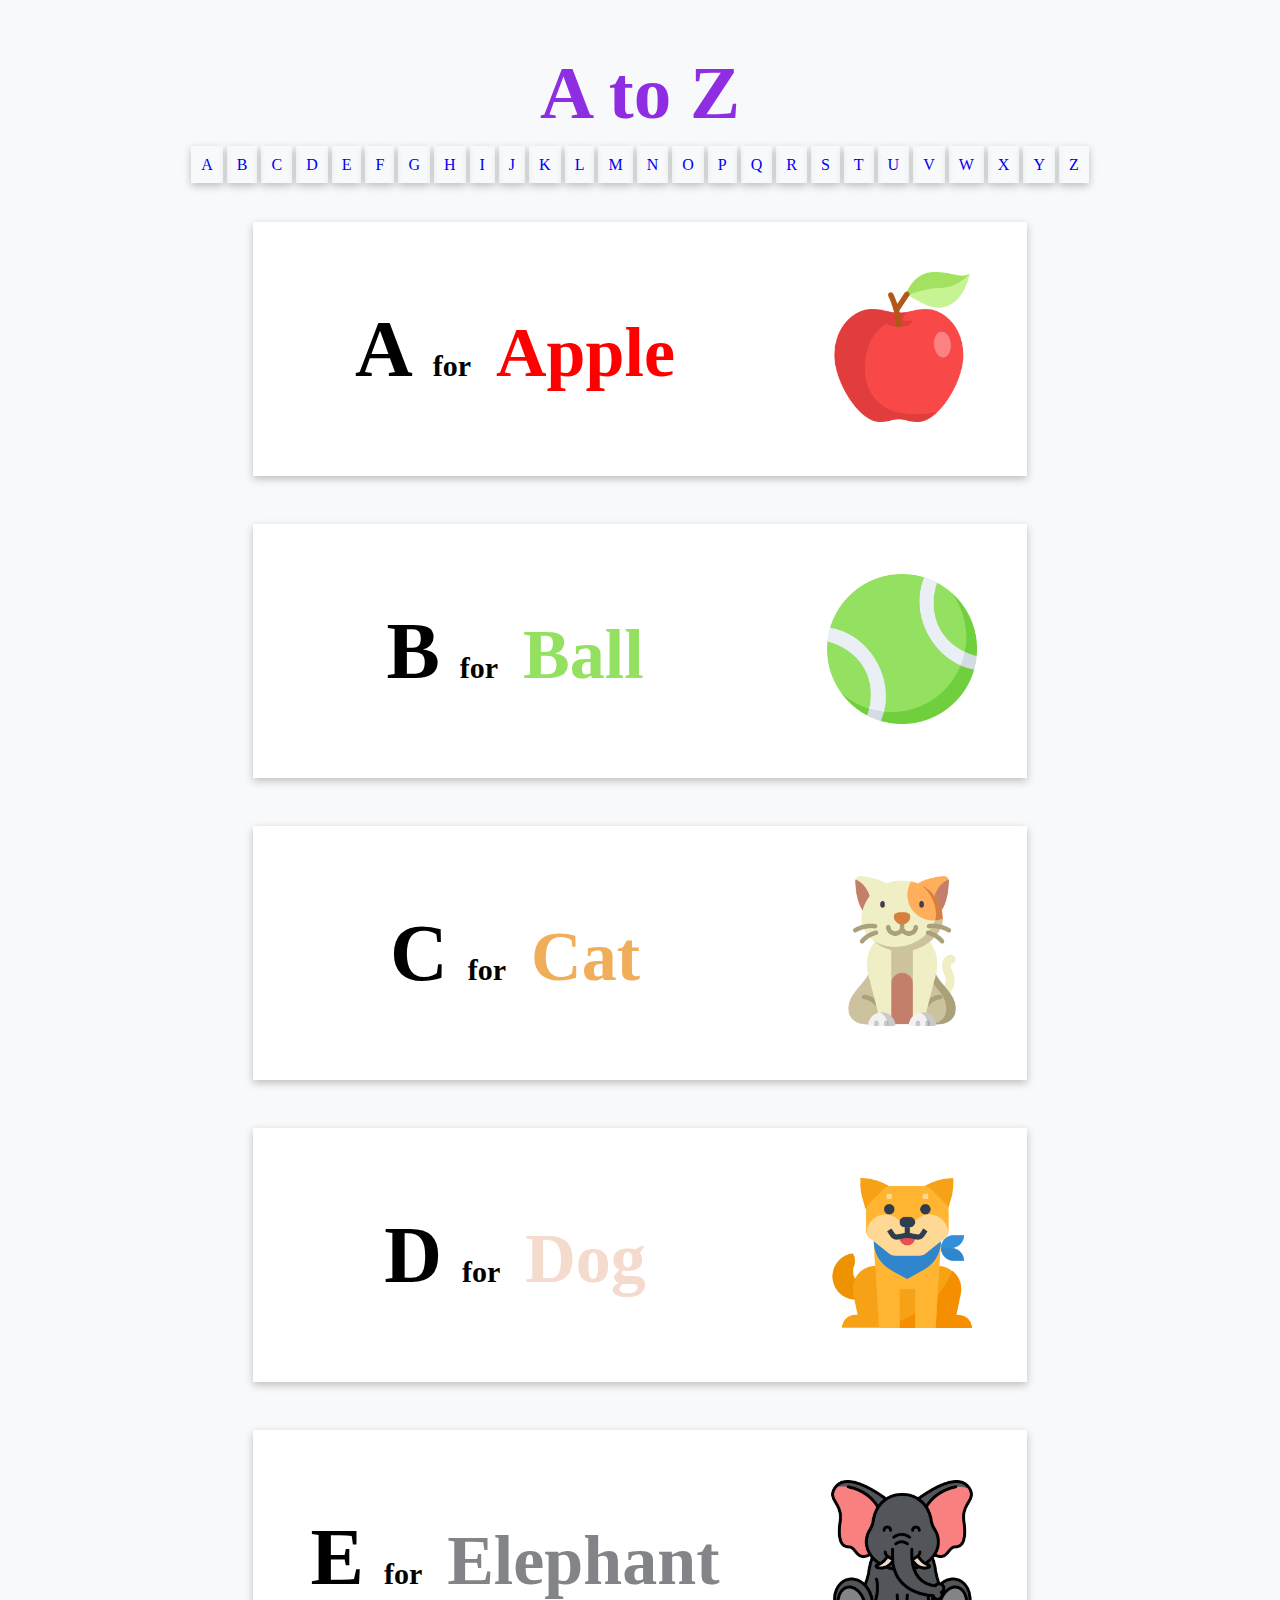
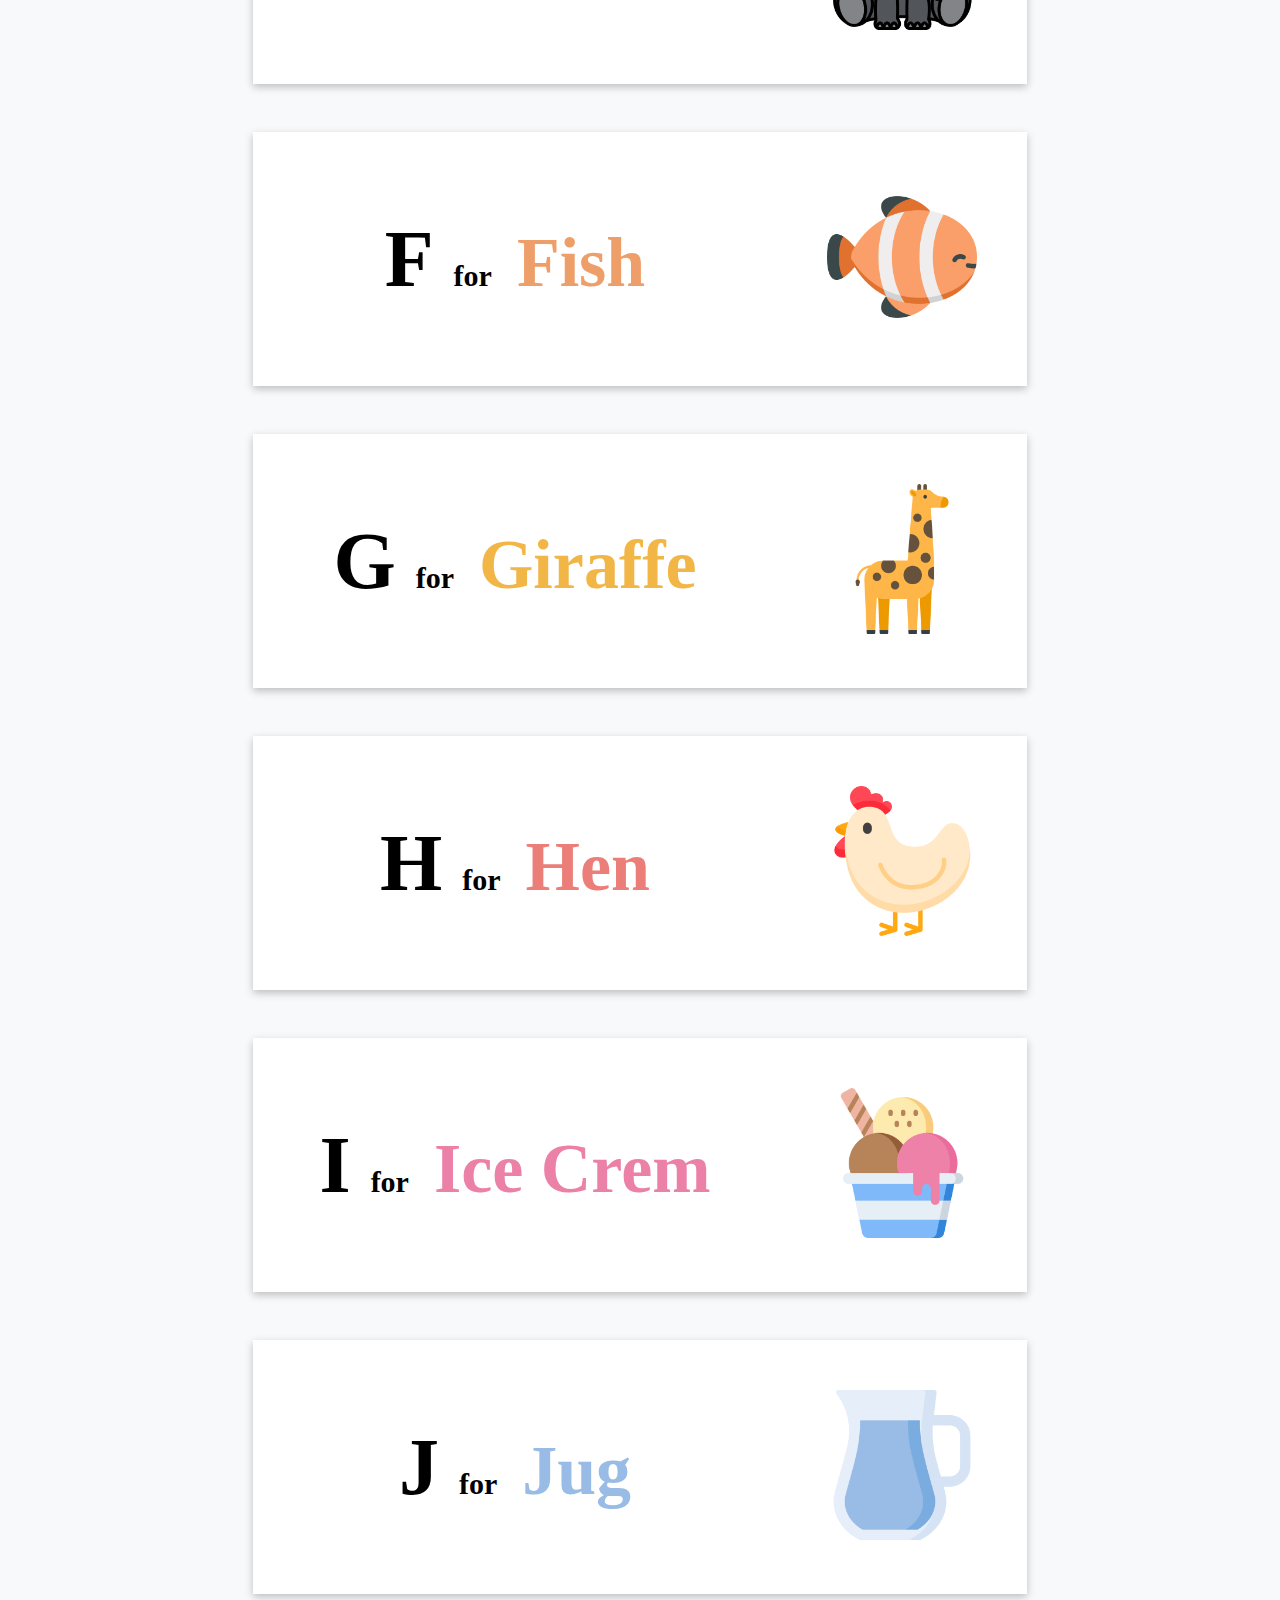
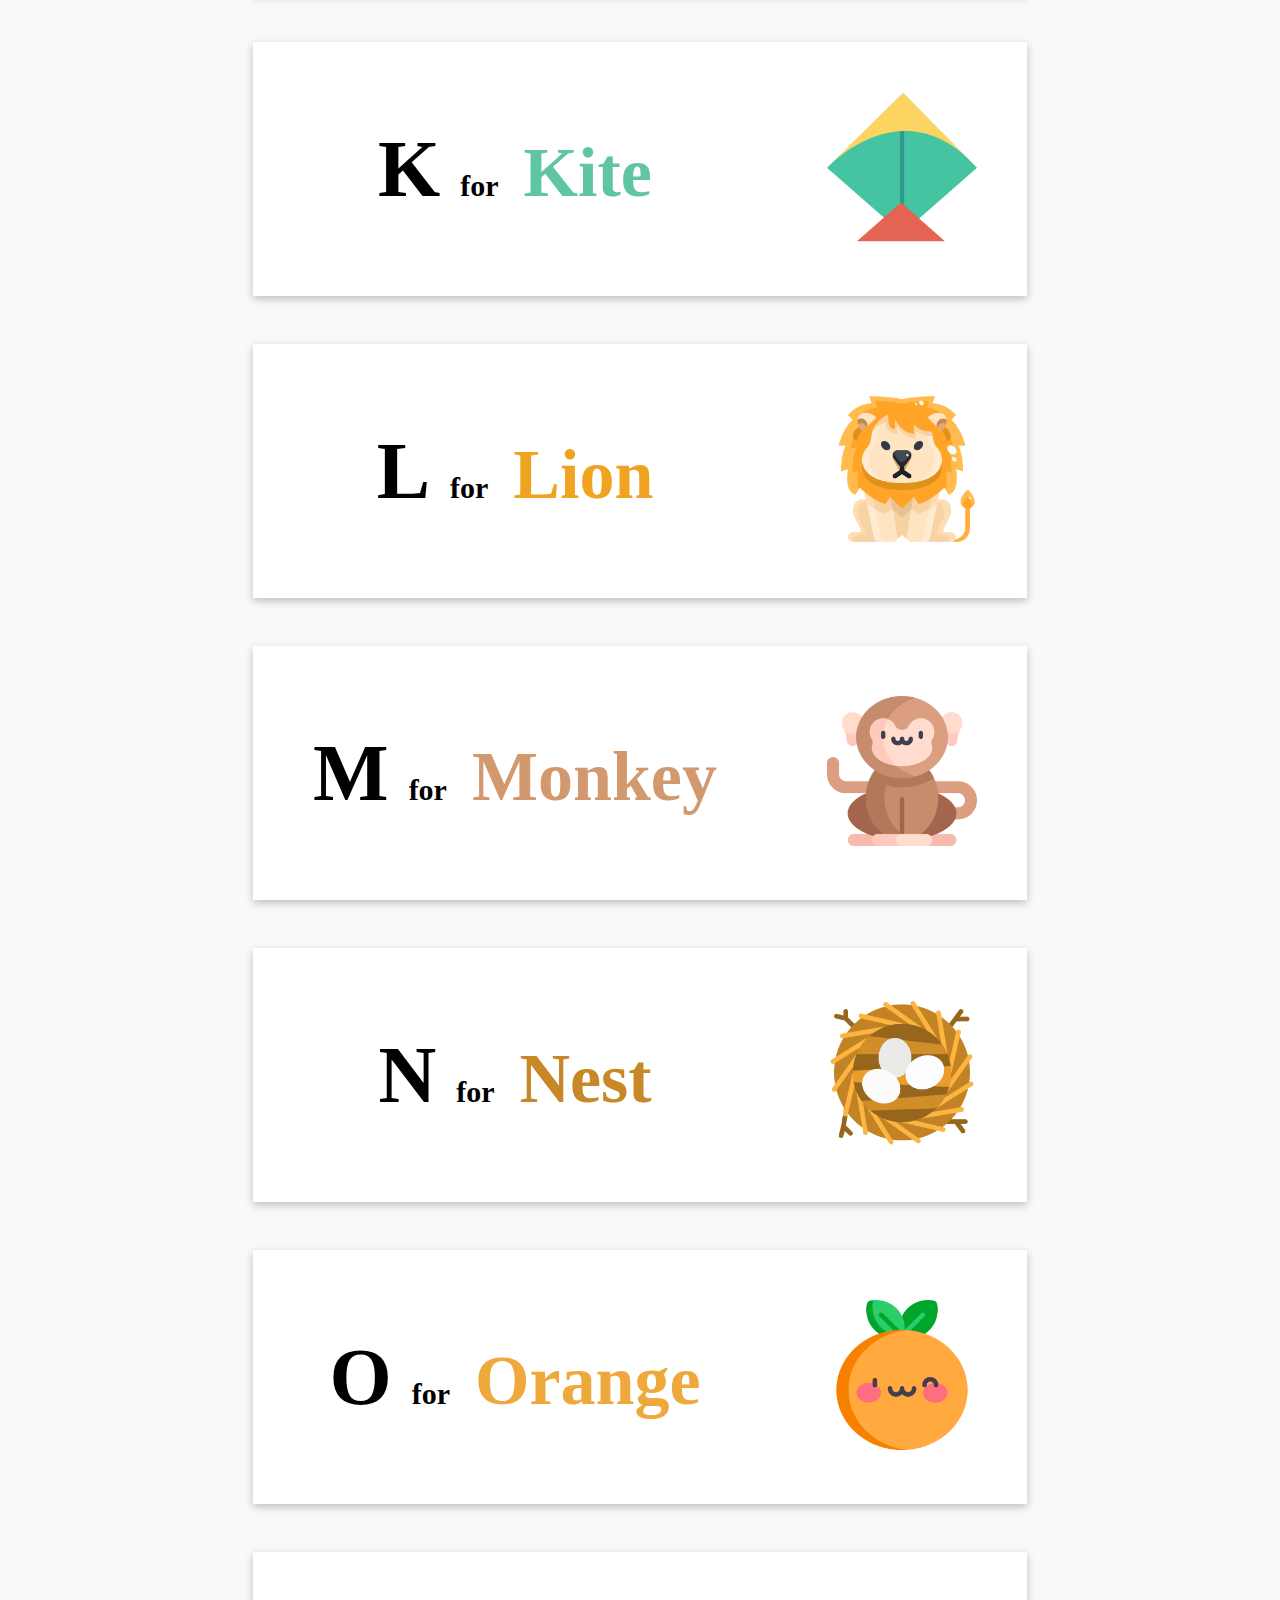
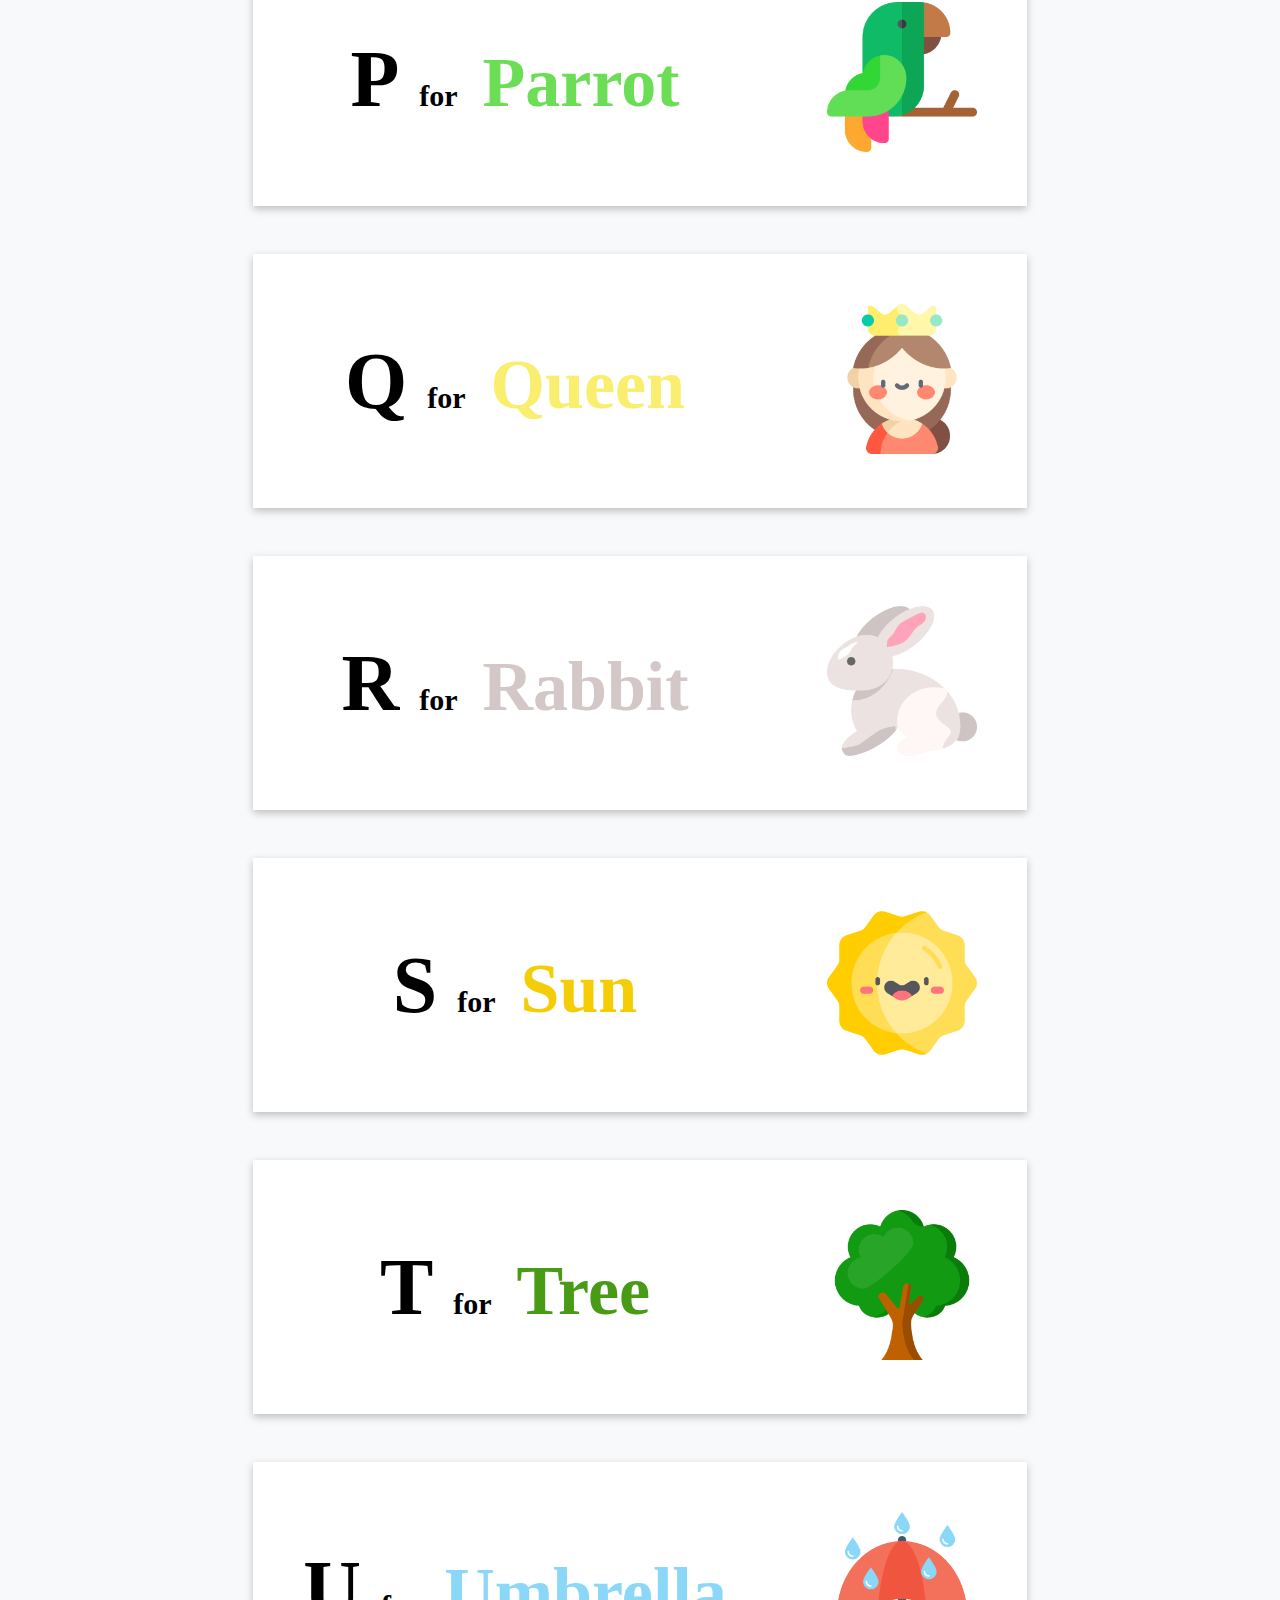
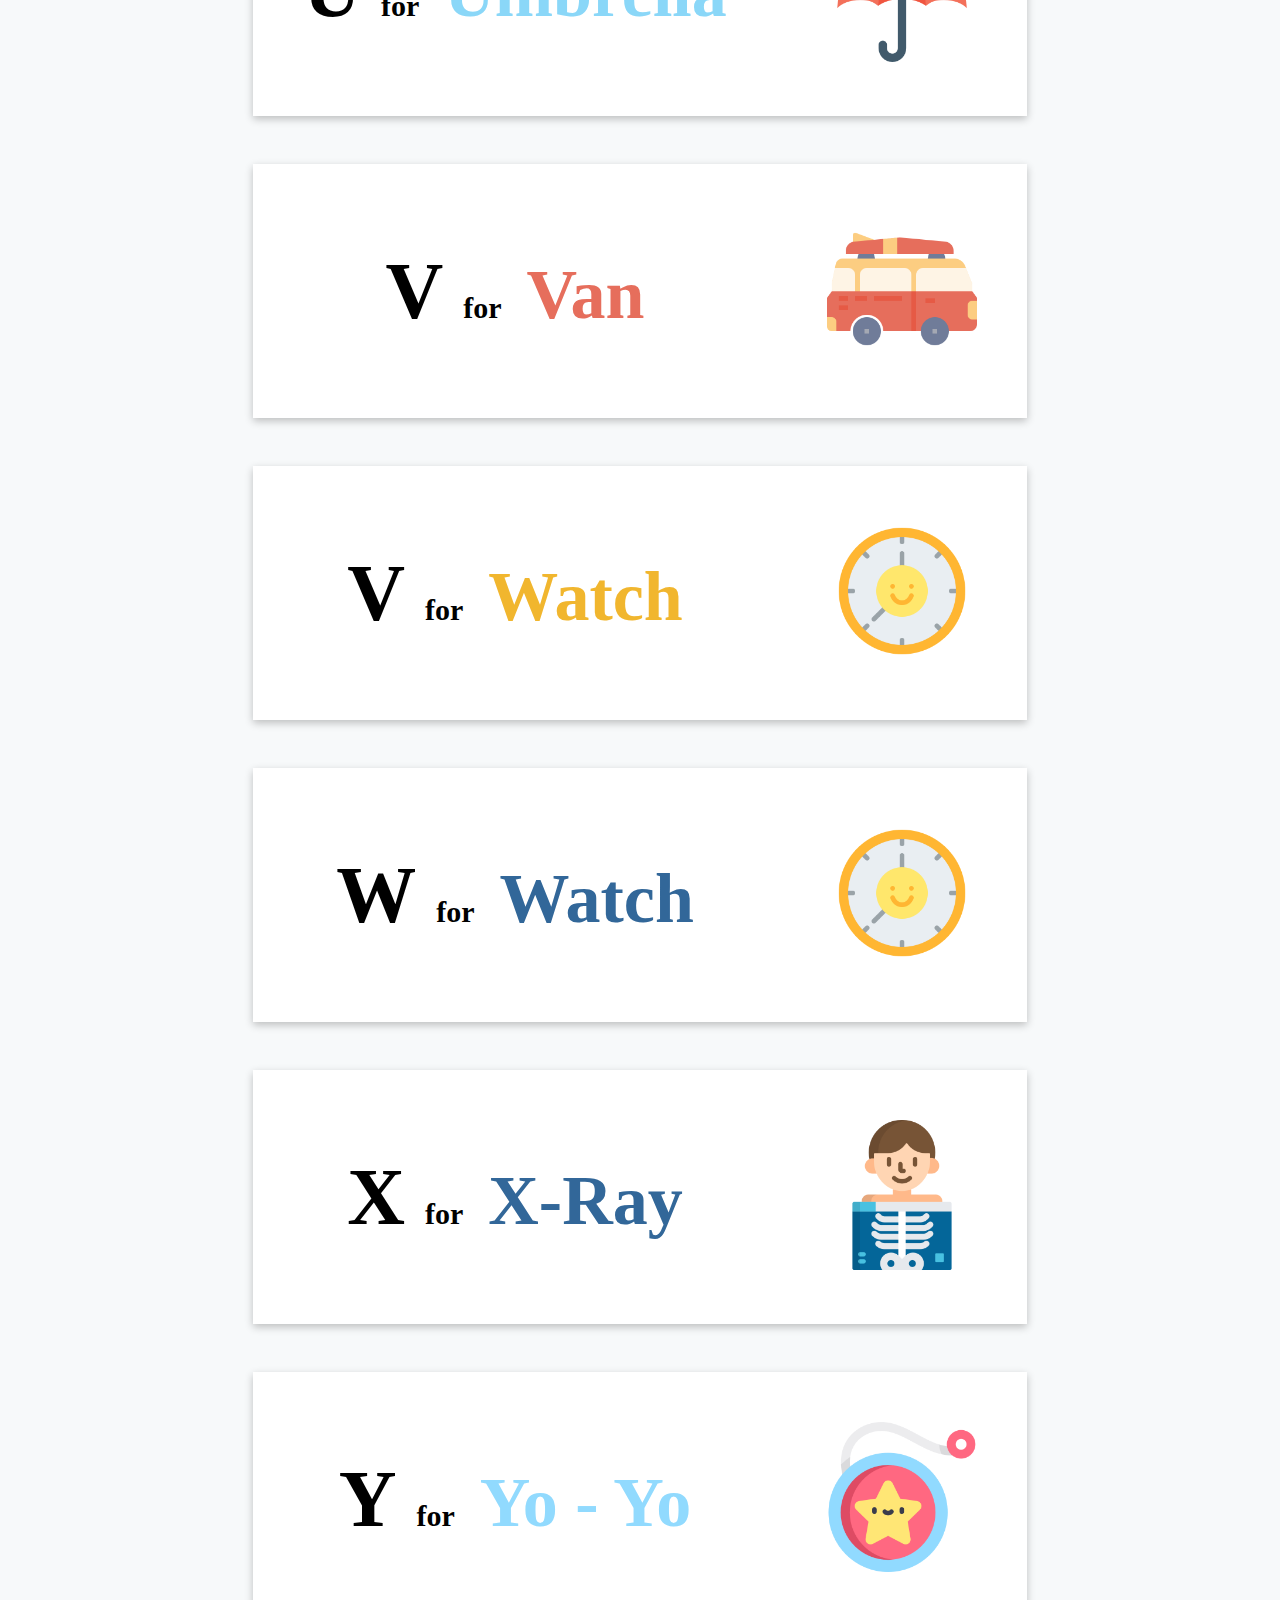
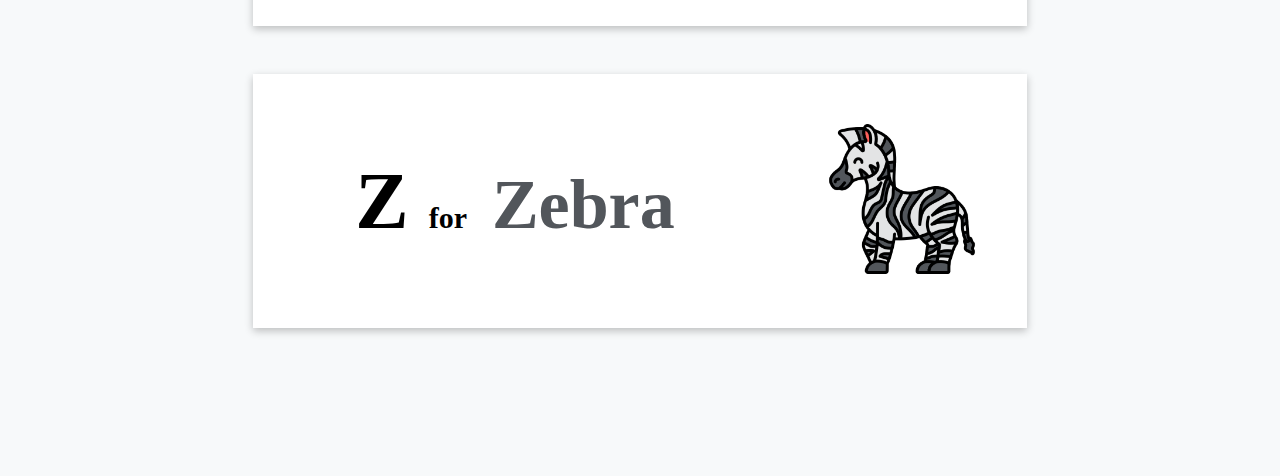
==== A-to-Z.html @ 6033e6b3 "Add files via upload" ====
<!DOCTYPE html>
<html lang="en">
<head>
    <meta charset="UTF-8">
    <meta http-equiv="X-UA-Compatible" content="IE=edge">
    <meta name="viewport" content="width=device-width, initial-scale=1.0">
    <title>A-to-Z book</title>
    <link rel="stylesheet" href="style.css">
</head>


<body class="body">

    <div class="wrapper">
        
        <h3>A to Z</h3>
        <div class="alphabates">
            <a href="#A">A</a>
            <a href="#B">B</a>
            <a href="#C">C</a>
            <a href="#D">D</a>
            <a href="#E">E</a>
            <a href="#F">F</a>
            <a href="#G">G</a>
            <a href="#H">H</a>
            <a href="#I">I</a>
            <a href="#J">J</a>
            <a href="#K">K</a>
            <a href="#L">L</a>
            <a href="#M">M</a>
            <a href="#N">N</a>
            <a href="#O">O</a>
            <a href="#P">P</a>
            <a href="#Q">Q</a>
            <a href="#R">R</a>
            <a href="#S">S</a>
            <a href="#T">T</a>
            <a href="#U">U</a>
            <a href="#V">V</a>
            <a href="#W">W</a>
            <a href="#X">X</a>
            <a href="#Y">Y</a>
            <a href="#Z">Z</a>
        </div>


        <div class="detail">
            <table class="dtable">
                <tr id="A">
                    <td>
                        <h2><span class="alph">A</span>for <span class="alph2 A">Apple</span></h2>
                    </td>
                    <td>
                        <div class="icon">
                            <img src="../Assets/apple.png" alt="apple">
                        </div>
                    </td>
                </tr>


                <tr id="B">
                    <td>
                        <h2><span class="alph">B</span>for <span class="alph2 B">Ball</span></h2>
                    </td>
                    <td>
                        <div class="icon">
                            <img src="../Assets/ball.png" alt="Ball">
                        </div>
                    </td>
                </tr>

                <tr id="C">
                    <td>
                        <h2><span class="alph">C</span>for <span class="alph2 C">Cat</span></h2>
                    </td>
                    <td>
                        <div class="icon">
                            <img src="../Assets/cat.png" alt="Cat">
                        </div>
                    </td>
                </tr>

                <tr id="D">
                    <td>
                        <h2><span class="alph">D</span>for <span class="alph2 D">Dog</span></h2>
                    </td>
                    <td>
                        <div class="icon">
                            <img src="../Assets/dog.png" alt="Dog">
                        </div>
                    </td>
                </tr>

                <tr id="E">
                    <td>
                        <h2><span class="alph">E</span>for <span class="alph2 E">Elephant </span></h2>
                    </td>
                    <td>
                        <div class="icon">
                            <img src="../Assets/elephant.png" alt="">
                        </div>
                    </td>
                </tr>

                <tr id="F">
                    <td>
                        <h2><span class="alph">F</span>for <span class="alph2 F">Fish</span></h2>
                    </td>
                    <td>
                        <div class="icon">
                            <img src="../Assets/fish.png" alt="">
                        </div>
                    </td>
                </tr>

                <tr id="G">
                    <td>
                        <h2><span class="alph">G</span>for <span class="alph2 G">Giraffe</span></h2>
                    </td>
                    <td>
                        <div class="icon">
                            <img src="../Assets/giraffe.png" alt="">
                        </div>
                    </td>
                </tr>

                <tr id="H">
                    <td>
                        <h2><span class="alph">H</span>for <span class="alph2 H">Hen</span></h2>
                    </td>
                    <td>
                        <div class="icon">
                            <img src="../Assets/hen.png" alt="">
                        </div>
                    </td>
                </tr>

                <tr id="I">
                    <td>
                        <h2><span class="alph">I</span>for <span class="alph2 I">Ice Crem</span></h2>
                    </td>
                    <td>
                        <div class="icon">
                            <img src="../Assets/ice-cream.png" alt="">
                        </div>
                    </td>
                </tr>


                <tr id="J">
                    <td>
                        <h2><span class="alph">J</span>for <span class="alph2 J">Jug</span></h2>
                    </td>
                    <td>
                        <div class="icon">
                            <img src="../Assets/jug.png" alt="">
                        </div>
                    </td>
                </tr>

                <tr id="K">
                    <td>
                        <h2><span class="alph">K</span>for <span class="alph2 K">Kite</span></h2>
                    </td>
                    <td>
                        <div class="icon">
                            <img src="../Assets/kite.png" alt="">
                        </div>
                    </td>
                </tr>


                <tr id="L">
                    <td>
                        <h2><span class="alph">L</span>for <span class="alph2 L">Lion</span></h2>
                    </td>
                    <td>
                        <div class="icon">
                            <img src="../Assets/lion.png" alt="">
                        </div>
                    </td>
                </tr>


                <tr id="M">
                    <td>
                        <h2><span class="alph">M</span>for <span class="alph2 M">Monkey</span></h2>
                    </td>
                    <td>
                        <div class="icon">
                            <img src="../Assets/monkey.png" alt="">
                        </div>
                    </td>
                </tr>


                <tr id="N">
                    <td>
                        <h2><span class="alph">N</span>for <span class="alph2 N">Nest</span></h2>
                    </td>
                    <td>
                        <div class="icon">
                            <img src="../Assets/nest.png" alt="">
                        </div>
                    </td>
                </tr>


                <tr id="O">
                    <td>
                        <h2><span class="alph">O</span>for <span class="alph2 O">Orange</span></h2>
                    </td>
                    <td>
                        <div class="icon">
                            <img src="../Assets/orange.png" alt="">
                        </div>
                    </td>
                </tr>


                <tr id="P">
                    <td>
                        <h2><span class="alph">P</span>for <span class="alph2 P">Parrot</span></h2>
                    </td>
                    <td>
                        <div class="icon">
                            <img src="../Assets/parrot.png" alt="">
                        </div>
                    </td>
                </tr>


                <tr id="Q">
                    <td>
                        <h2><span class="alph">Q</span>for <span class="alph2 Q">Queen</span></h2>
                    </td>
                    <td>
                        <div class="icon">
                            <img src="../Assets/queen.png" alt="">
                        </div>
                    </td>
                </tr>

                <tr id="R">
                    <td>
                        <h2><span class="alph">R</span>for <span class="alph2 R">Rabbit</span></h2>
                    </td>
                    <td>
                        <div class="icon">
                            <img src="../Assets/rabbit.png" alt="">
                        </div>
                    </td>
                </tr>


                
                <tr id="S">
                    <td>
                        <h2><span class="alph">S</span>for <span class="alph2 S">Sun</span></h2>
                    </td>
                    <td>
                        <div class="icon">
                            <img src="../Assets/sun.png" alt="">
                        </div>
                    </td>
                </tr>


                <tr id="T">
                    <td>
                        <h2><span class="alph">T</span>for <span class="alph2 T">Tree</span></h2>
                    </td>
                    <td>
                        <div class="icon">
                            <img src="../Assets/tree.png" alt="">
                        </div>
                    </td>
                </tr>

                <tr id="U">
                    <td>
                        <h2><span class="alph">U</span>for <span class="alph2 U">Umbrella</span></h2>
                    </td>
                    <td>
                        <div class="icon">
                            <img src="../Assets/umbrella.png" alt="">
                        </div>
                    </td>
                </tr>


                <tr id="V">
                    <td>
                        <h2><span class="alph">V</span>for <span class="alph2 V">Van</span></h2>
                    </td>
                    <td>
                        <div class="icon">
                            <img src="../Assets/van.png" alt="">
                        </div>
                    </td>
                </tr>

                <tr id="W">
                    <td>
                        <h2><span class="alph">V</span>for <span class="alph2 W">Watch</span></h2>
                    </td>
                    <td>
                        <div class="icon">
                            <img src="../Assets/watch.png" alt="">
                        </div>
                    </td>
                </tr>

                <tr id="W">
                    <td>
                        <h2><span class="alph">W</span>for <span class="alph2 X">Watch</span></h2>
                    </td>
                    <td>
                        <div class="icon">
                            <img src="../Assets/watch.png" alt="">
                        </div>
                    </td>
                </tr>


                <tr id="X">
                    <td>
                        <h2><span class="alph">X</span>for <span class="alph2 X">X-Ray</span></h2>
                    </td>
                    <td>
                        <div class="icon">
                            <img src="../Assets/x-rays.png" alt="">
                        </div>
                    </td>
                </tr>


                <tr id="Y">
                    <td>
                        <h2><span class="alph">Y</span>for <span class="alph2 Y">Yo - Yo</span></h2>
                    </td>
                    <td>
                        <div class="icon">
                            <img src="../Assets/yoyo.png" alt="">
                        </div>
                    </td>
                </tr>

                <tr id="Z">
                    <td>
                        <h2><span class="alph">Z</span>for <span class="alph2 Z">Zebra</span></h2>
                    </td>
                    <td>
                        <div class="icon">
                            <img src="../Assets/zebra.png" alt="">
                        </div>
                    </td>
                </tr>
            </table>
---- style.css ----
*{
    margin:0;
    padding: 0;
}
html {
    scroll-behavior: smooth;
  }
  
@font-face {
    font-family: Kbzipadeedoodah;
    src: url(assests/fonts/kbzipadeedoodah-font/Kbzipadeedoodah-YG3j.ttf);
}
@font-face {
    font-family: Righteous;
    src: url(assests/fonts/Righteous/Righteous-Regular.ttf);
}
@font-face {
    font-family: Satisfy;
    src: url(assests/fonts/Satisfy/Satisfy-Regular.ttf);
}
@font-face {
    font-family: Skranji;

    src: url(assests/fonts/Skranji/Skranji-Bold.ttf);
}
@font-face {
    font-family: SweetCherryFree;
    src: url(assests/fonts/sweet-cherry-font/SweetCherryFree-K7MZo.otf);
}
@font-face {
    font-family: PoppinsBold;
    src: url(assests/fonts/Poppins/Poppins-Bold.ttf);
}
@font-face {
    font-family: PoppinsRegular;
    src: url(assests/fonts/Poppins/Poppins-Regular.ttf);
}
@font-face {
    font-family: PoppinsMedium;
    src: url(assests/fonts/Poppins/Poppins-Medium.ttf);
}

.main-container {
    /* border: 1px solid; */
    width: 40%;
    margin: 70px auto;
    box-shadow: rgba(99, 99, 99, 0.2) 0px 2px 8px 0px;
  
}
.top-heading h1 {
    text-align: center;
    margin: 32px auto;
    font-family: Righteous;
    color: #fff;
}
.top-heading {
    border-bottom-left-radius: 60%;
    border-bottom-right-radius: 60%;
    padding: 20px;
    background: #482de2; 
}

.main-heading{
    text-align: center;
}

.main-heading h2,h3 {
    font-size: 75px;
    text-align: center;
    font-family: system-ui, -apple-system, BlinkMacSystemFont, 'Segoe UI', Roboto, Oxygen, Ubuntu, Cantarell, 'Open Sans', 'Helvetica Neue', sans-serif;
    color: red;
}

.main-heading h3{
    font-family: SweetCherryFree;
    color: #eea11d;
}

.center-img{
    text-align: center;
}

.center-img img {
    width: 100%;
}

.buttons {
    text-align: center;
}

.buttons img {
    width: 40%;
}






/* A to Z book  */


.wrapper {
    padding: 30px 10px;
}
.wrapper h3 {
    font-family: Righteous;
    color: #8E2DE2;
    margin-bottom: 20px;
}
.wrapper {
    width: 80%;
    /* border: 1px solid; */
    margin: 20px auto;
}
.alphabates {
    width: 100%;
    margin-bottom: 60px;
    margin: 0 auto;
    text-align: center;
}
.alphabates a {
    
    padding: 10px;
    text-decoration: none;
    box-shadow: rgba(0, 0, 0, 0.24) 0px 3px 8px;
    font-family: Skranji;
}

.body{
    background-color: #f7f9fa;
}
.detail h2{
    font-size: 30px;
    font-family: Righteous;  
}
.alph {
    font-size: 80px;
    margin-right: 20px;
    font-family: PoppinsBold;
}
.alph2 {
    font-size: 70px;
    font-family: SweetCherryFree;
    margin-left: 18px;
}
.detail{
    margin-bottom: 50px;
}
.dtable {
    border-collapse: separate;
    border-spacing: 0 3em;
}
.dtable {
    margin: 0 auto;
}
.dtable td{
    padding: 50px;
}
.dtable tr{
    box-shadow: rgba(0, 0, 0, 0.24) 0px 3px 8px;
    background-color: #fff;
}
.icon img {
    width: 150px;
}

.A{
    color: red;
}
.B{
    color: #94e061;
}
.C {
    color: #f0ae5a;
}
.D{
    color: #f4dbce;
}
.E{
    color: #828487;
   
}
.F{
    color:#ee9e68;
}
.G{
    color: #f1b646;
}
.H{
    color: #eb7e79;
}
.I{
    color: #ec81a7;
}
.J{
    color: #98bce5;
}
.K{
    color: #60c5a1;
}
.L{
    color: #efa321;
}
.M{
    color: #d2996f;
}
.N{
    color: #c88828;
}
.O{
    color: #efa83c;
}
.P{
    color: #6bde56;
}
.Q{
    
    color: #faee6e;
}
.R{
    color: #d3c7c7;
}
.S{
    color: #f4cd06;
}
.T{
    color: #499b15;
}
.U{
    color: #8ad7f8;
}
.V{
    color: #e66e5c;
}
.W{
    color: #f1b62e;
}
.X{
    color: #326799;
}
.Y{
    color: #91dafe;
}
.Z{
    color: #52565b;
}

.toptobtm{
    text-align: right;
}

.toptobtm img {
    width: 150px;
}
.form_heading{
    text-align: center;
}
.form_wrapper {
    background: #fff;
    padding: 20px;
    width: 60%;
    margin: 0 auto;
    /* height: 300px; */
    border-radius: 20px;
}
.form_heading img {
    width: 100%;
}
td img {
    width: 36px;
}
td {
    text-align: center;
    padding: 10px;
}
label {
    font-size: 18px;
    margin-right: 12px;
    font-family: PoppinsMedium;
}
h4{
    font-family: PoppinsMedium;
}
input {
    width: 100%;
    border: none;
    border-bottom: 1px solid #000;
    font-size: 18px;
    margin-bottom: 15px;
    padding-top: 20px;
}
input:focus{
    outline: none;
}
span.n {
    font-size: 18px;
    font-family: Skranji;

}
textarea {
    width: 98%;
    padding: 10px;
    margin-top: 18px;
    height: 109px;
    font-size: 18px;
}
.button_submit {
    text-align: center;
    margin-top: 30px;
}
input[type="submit"] {
    width: 50%;
    background: #000;
    color: #fff;
    padding: 10px 10px;
    cursor: pointer;
}
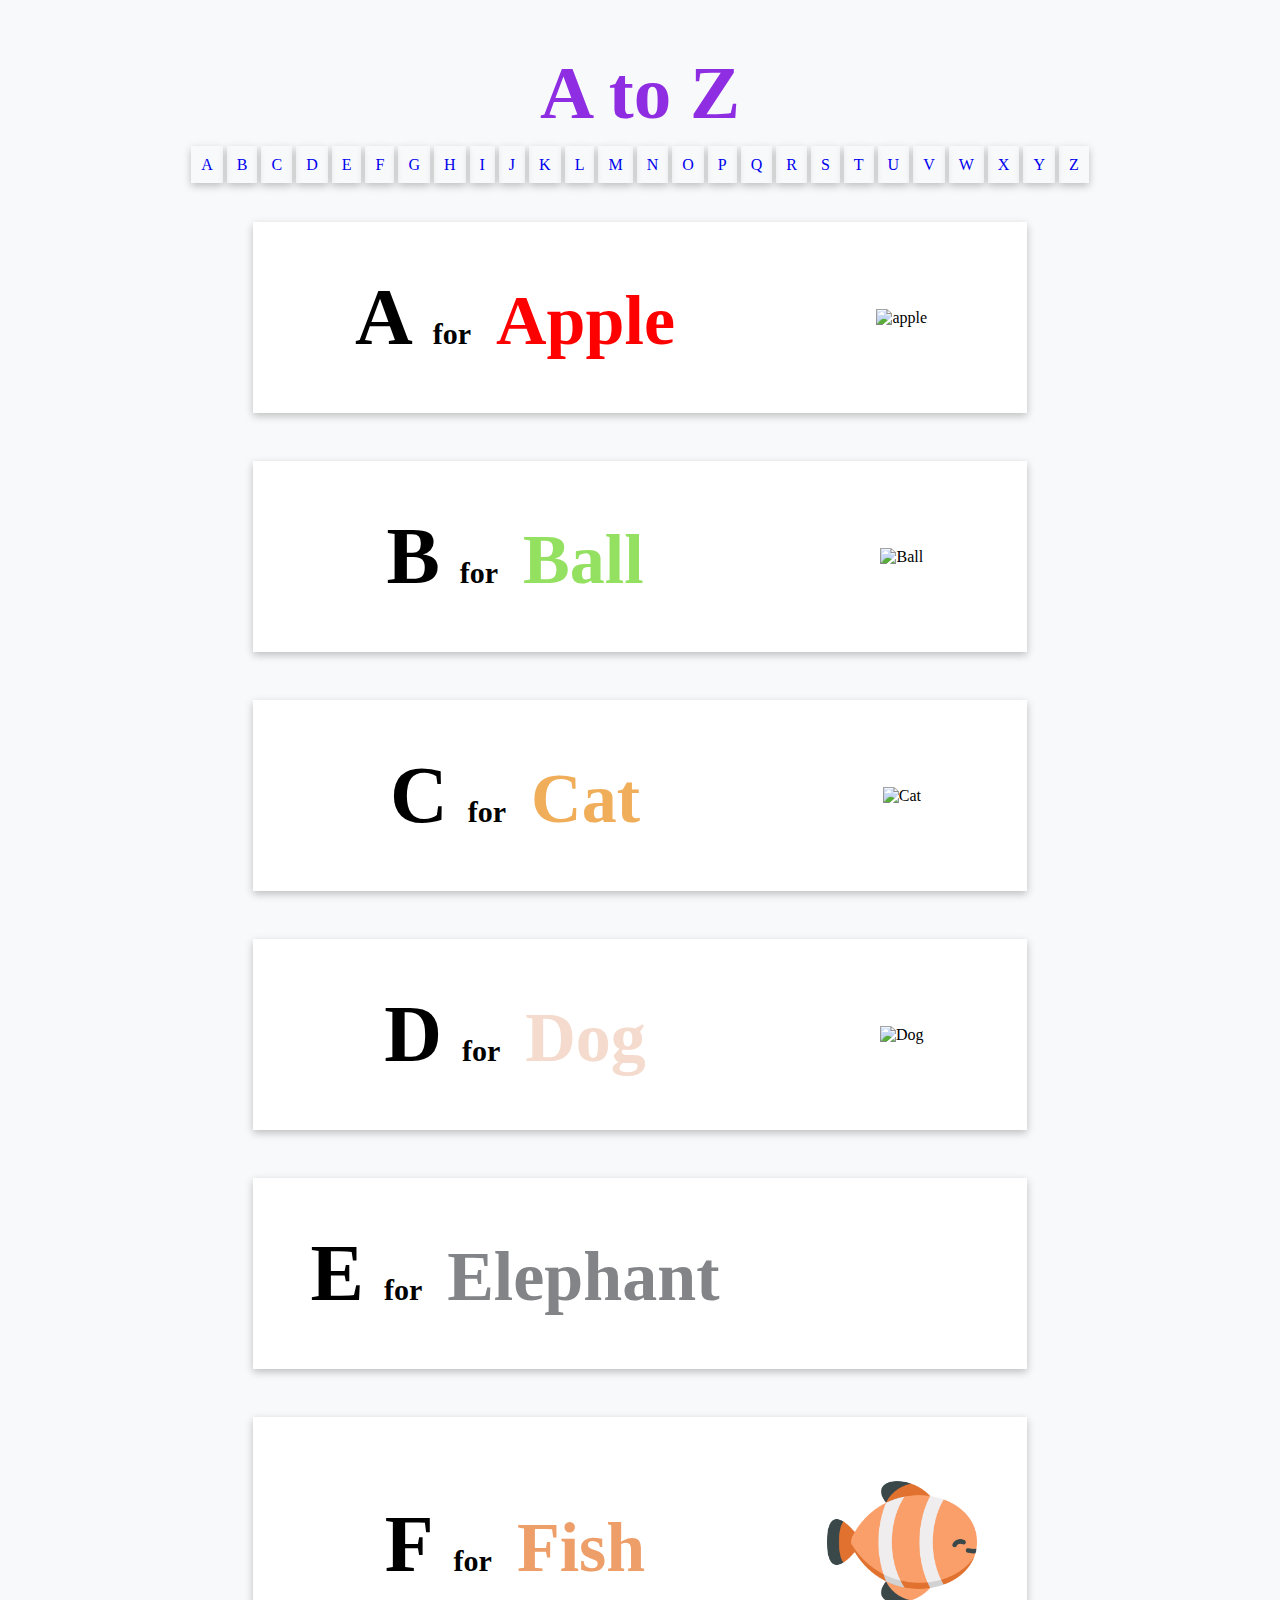
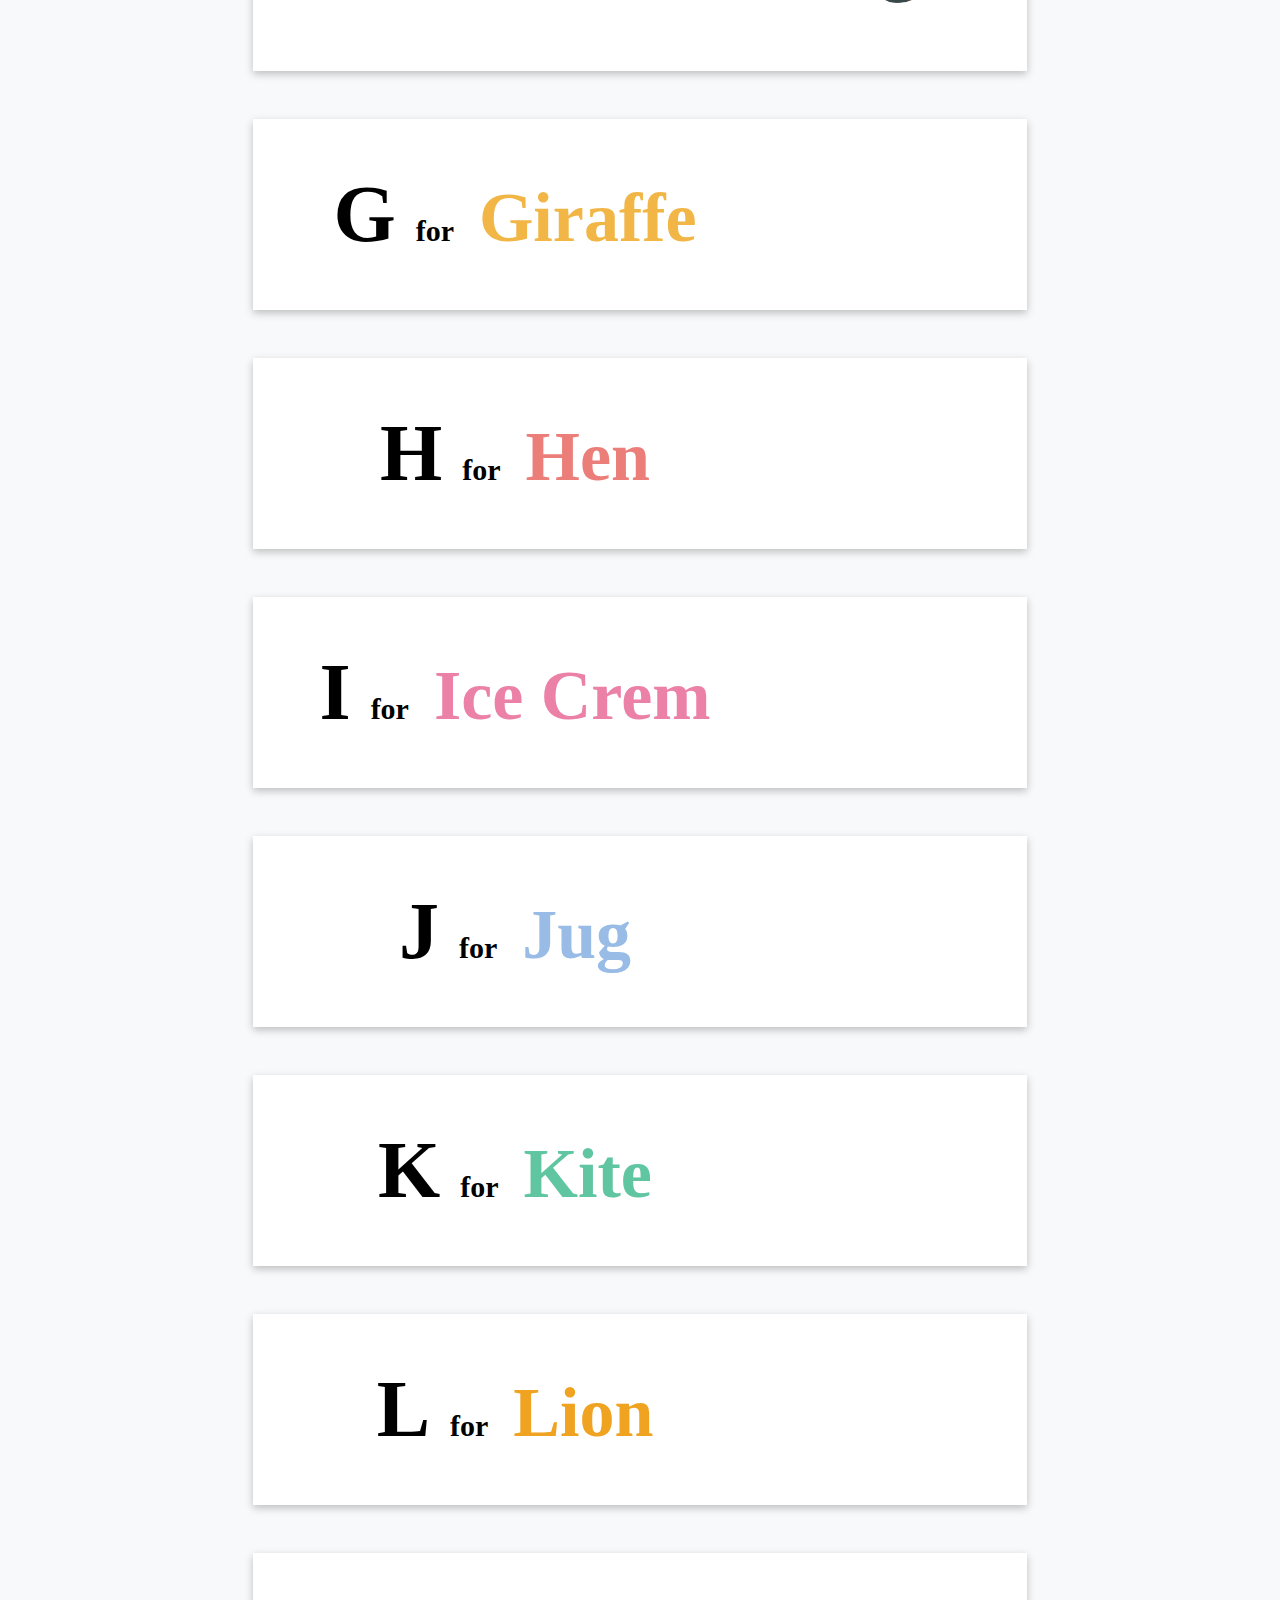
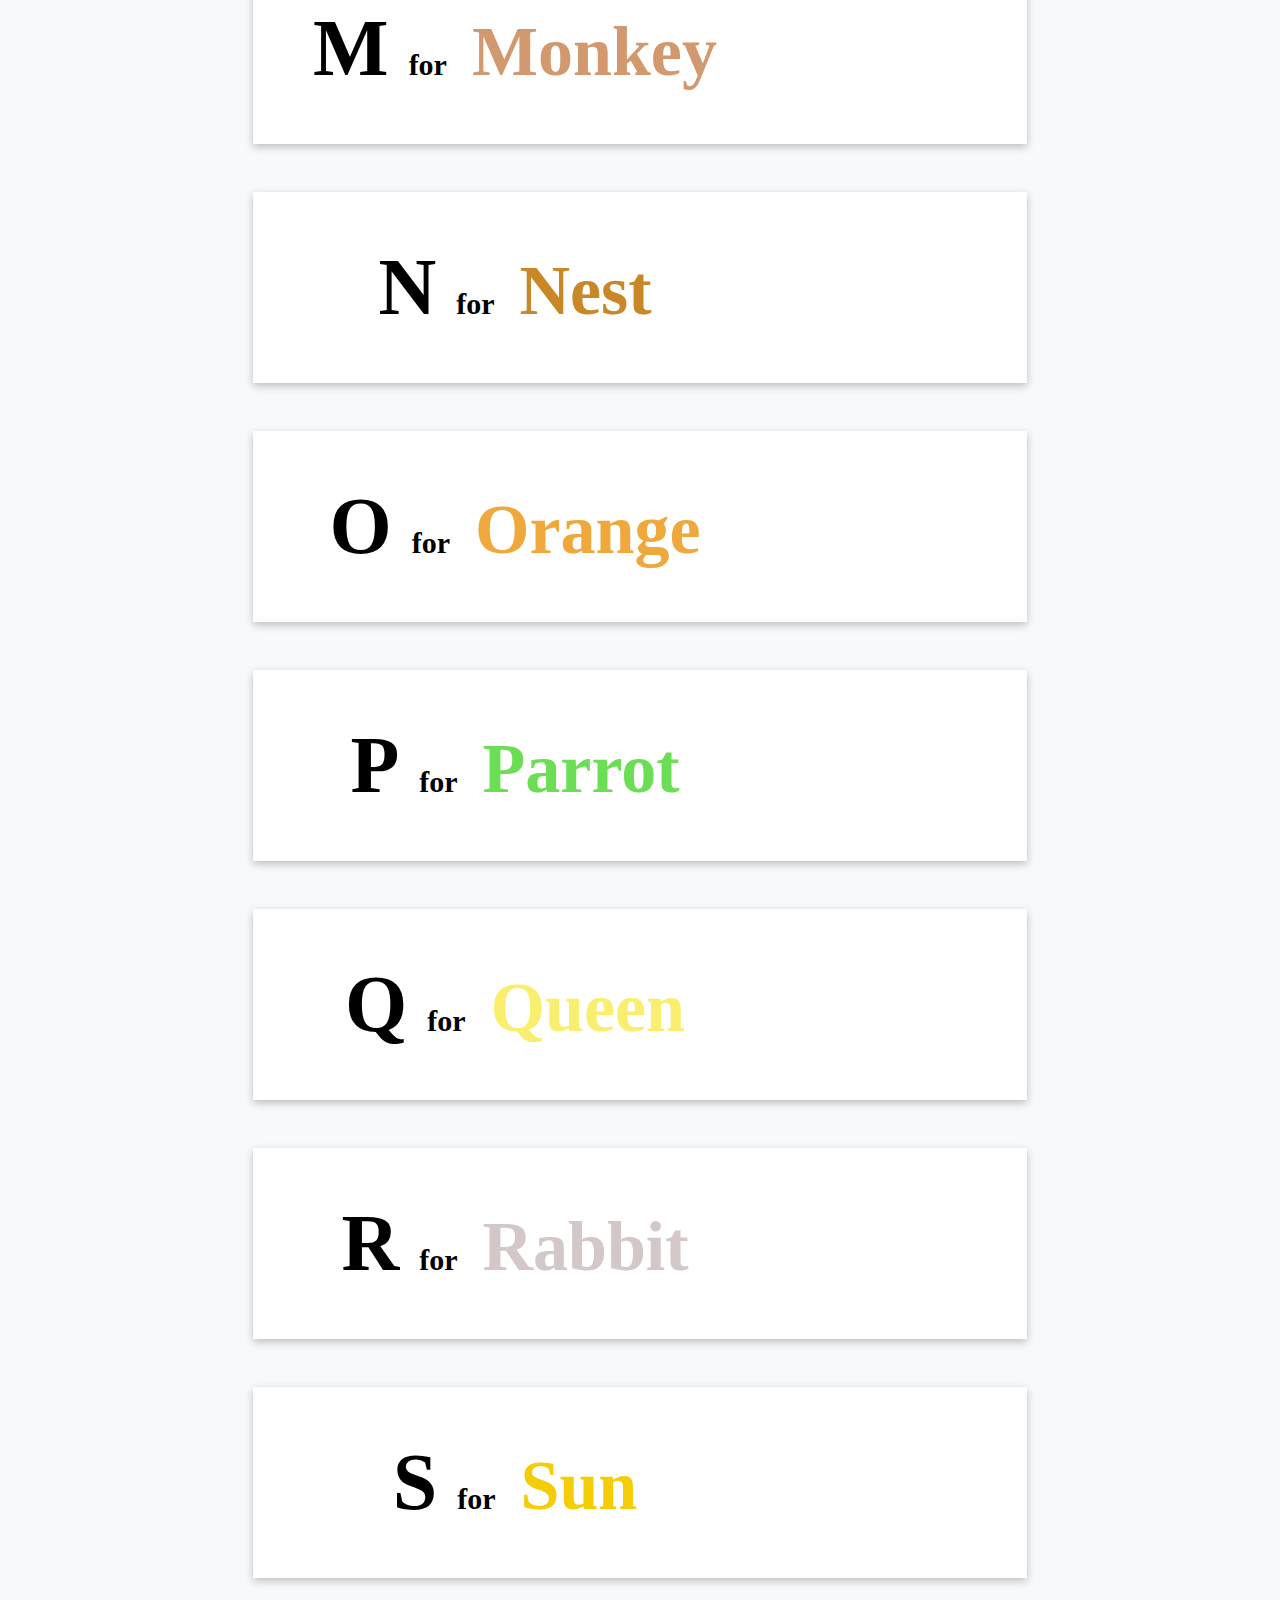
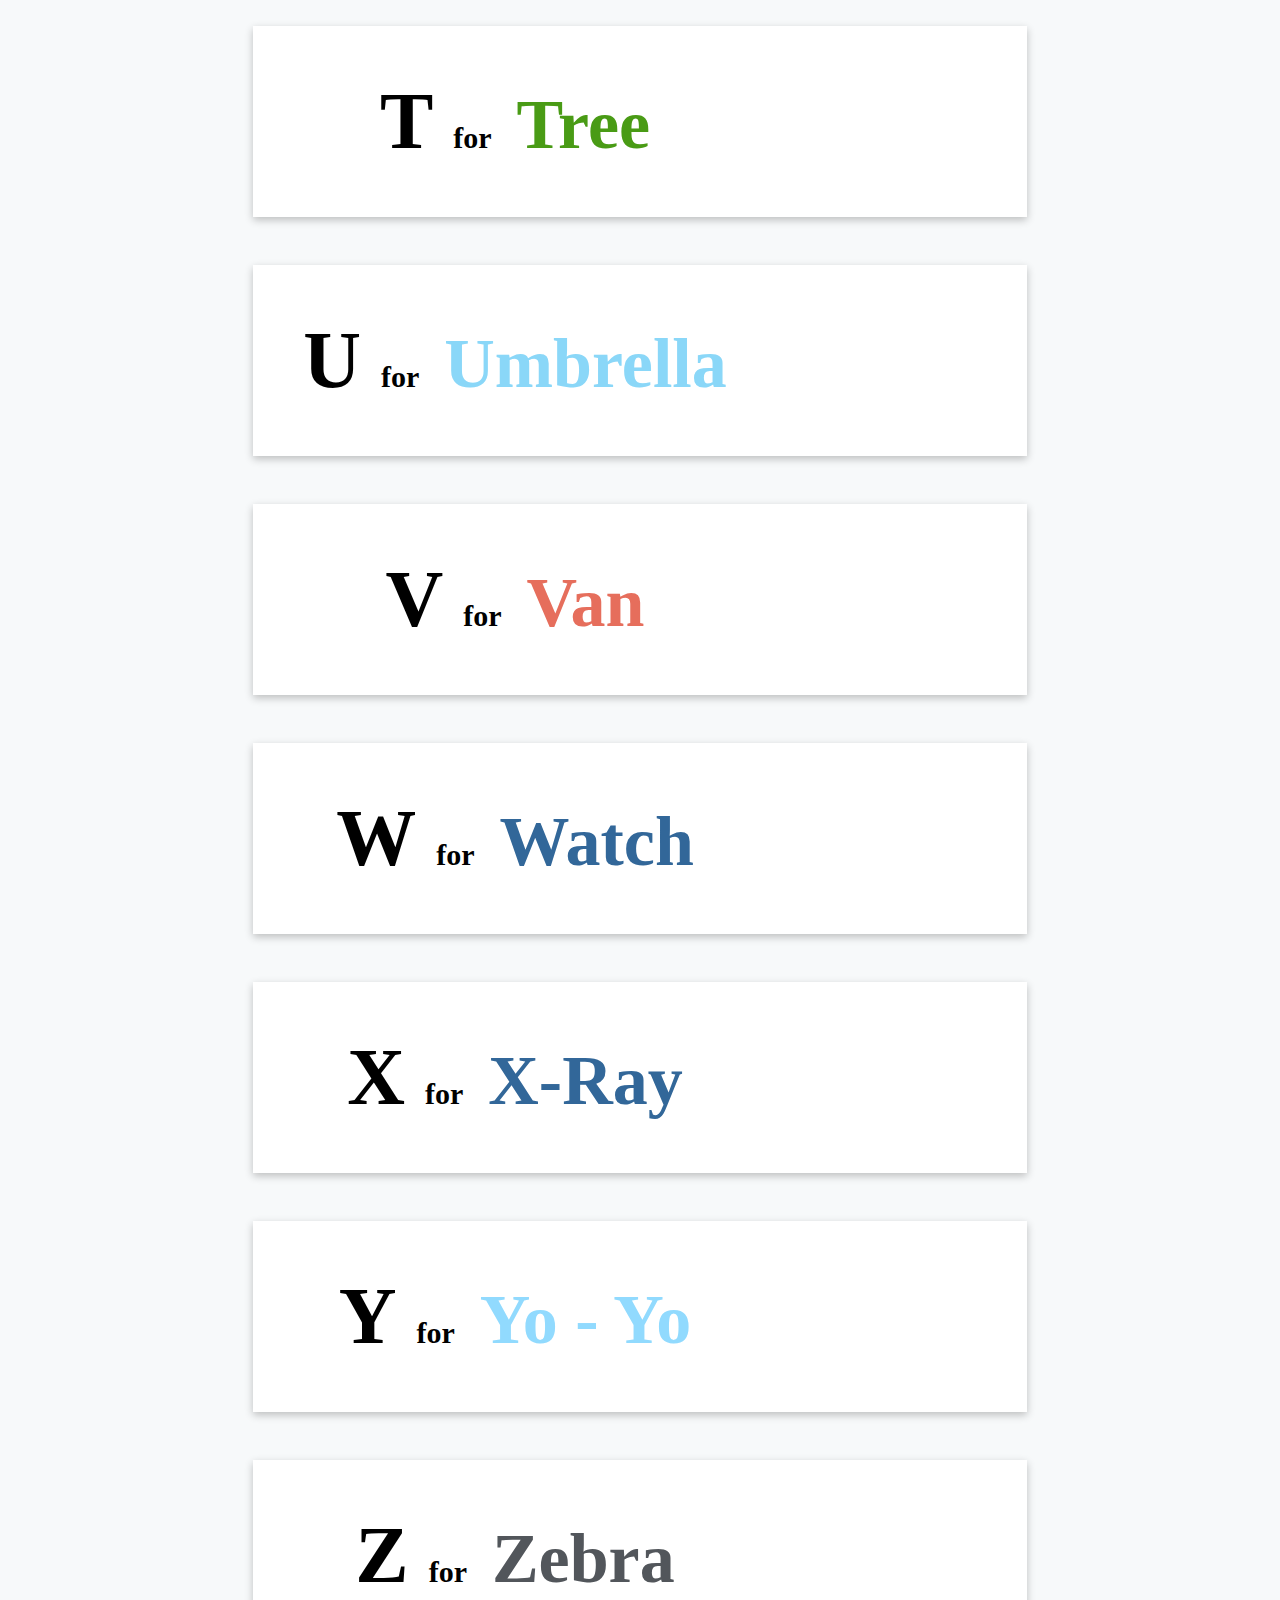
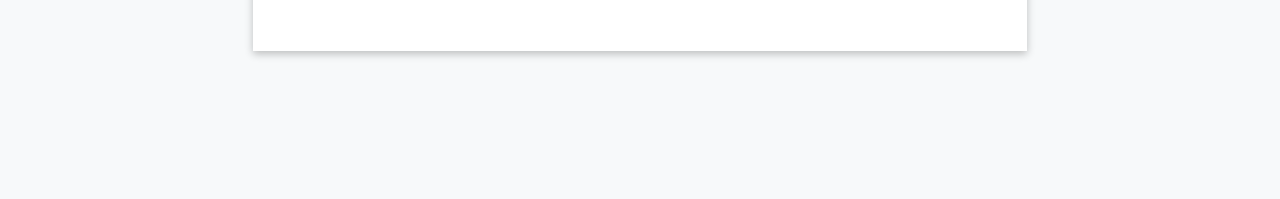
==== commit a2a8ec15: "Add files via upload" ====
--- a/A-to-Z.html
+++ b/A-to-Z.html
@@ -53,7 +53,7 @@
                     </td>
                     <td>
                         <div class="icon">
-                            <img src="../Assets/apple.png" alt="apple">
+                            <img src="../A to Z book/Assets/apple.png" alt="apple">
                         </div>
                     </td>
                 </tr>
@@ -65,7 +65,7 @@
                     </td>
                     <td>
                         <div class="icon">
-                            <img src="../Assets/ball.png" alt="Ball">
+                            <img src="../A to Z book/Assets/ball.png" alt="Ball">
                         </div>
                     </td>
                 </tr>
@@ -76,7 +76,7 @@
                     </td>
                     <td>
                         <div class="icon">
-                            <img src="../Assets/cat.png" alt="Cat">
+                            <img src="../A to Z book/Assets/cat.png" alt="Cat">
                         </div>
                     </td>
                 </tr>
@@ -87,7 +87,7 @@
                     </td>
                     <td>
                         <div class="icon">
-                            <img src="../Assets/dog.png" alt="Dog">
+                            <img src="../A to Z book/Assets/dog.png" alt="Dog">
                         </div>
                     </td>
                 </tr>
@@ -98,7 +98,8 @@
                     </td>
                     <td>
                         <div class="icon">
-                            <img src="../Assets/elephant.png" alt="">
+                            <img src="../A to Z book/Assets/elephant.png
+                            " alt="">
                         </div>
                     </td>
                 </tr>
@@ -109,7 +110,7 @@
                     </td>
                     <td>
                         <div class="icon">
-                            <img src="../Assets/fish.png" alt="">
+                            <img src="Assets/fish.png" alt="">
                         </div>
                     </td>
                 </tr>
@@ -120,7 +121,7 @@
                     </td>
                     <td>
                         <div class="icon">
-                            <img src="../Assets/giraffe.png" alt="">
+                            <img src="../A to Z book/Assets/giraffe.png" alt="">
                         </div>
                     </td>
                 </tr>
@@ -131,7 +132,7 @@
                     </td>
                     <td>
                         <div class="icon">
-                            <img src="../Assets/hen.png" alt="">
+                            <img src="../A to Z book/Assets/hen.png" alt="">
                         </div>
                     </td>
                 </tr>
@@ -142,7 +143,7 @@
                     </td>
                     <td>
                         <div class="icon">
-                            <img src="../Assets/ice-cream.png" alt="">
+                            <img src="../A to Z book/Assets/ice-cream.png" alt="">
                         </div>
                     </td>
                 </tr>
@@ -154,7 +155,7 @@
                     </td>
                     <td>
                         <div class="icon">
-                            <img src="../Assets/jug.png" alt="">
+                            <img src="../A to Z book/Assets/jug.png" alt="">
                         </div>
                     </td>
                 </tr>
@@ -165,7 +166,7 @@
                     </td>
                     <td>
                         <div class="icon">
-                            <img src="../Assets/kite.png" alt="">
+                            <img src="../A to Z book/Assets/kite.png" alt="">
                         </div>
                     </td>
                 </tr>
@@ -177,7 +178,7 @@
                     </td>
                     <td>
                         <div class="icon">
-                            <img src="../Assets/lion.png" alt="">
+                            <img src="../A to Z book/Assets/lion.png" alt="">
                         </div>
                     </td>
                 </tr>
@@ -189,7 +190,7 @@
                     </td>
                     <td>
                         <div class="icon">
-                            <img src="../Assets/monkey.png" alt="">
+                            <img src="../A to Z book/Assets/monkey.png" alt="">
                         </div>
                     </td>
                 </tr>
@@ -201,7 +202,7 @@
                     </td>
                     <td>
                         <div class="icon">
-                            <img src="../Assets/nest.png" alt="">
+                            <img src="../A to Z book/Assets/nest.png" alt="">
                         </div>
                     </td>
                 </tr>
@@ -213,7 +214,7 @@
                     </td>
                     <td>
                         <div class="icon">
-                            <img src="../Assets/orange.png" alt="">
+                            <img src="../A to Z book/Assets/orange.png" alt="">
                         </div>
                     </td>
                 </tr>
@@ -225,7 +226,7 @@
                     </td>
                     <td>
                         <div class="icon">
-                            <img src="../Assets/parrot.png" alt="">
+                            <img src="../A to Z book/Assets/parrot.png" alt="">
                         </div>
                     </td>
                 </tr>
@@ -237,7 +238,7 @@
                     </td>
                     <td>
                         <div class="icon">
-                            <img src="../Assets/queen.png" alt="">
+                            <img src="../A to Z book/Assets/queen.png" alt="">
                         </div>
                     </td>
                 </tr>
@@ -248,7 +249,7 @@
                     </td>
                     <td>
                         <div class="icon">
-                            <img src="../Assets/rabbit.png" alt="">
+                            <img src="../A to Z book/Assets/rabbit.png" alt="">
                         </div>
                     </td>
                 </tr>
@@ -261,7 +262,7 @@
                     </td>
                     <td>
                         <div class="icon">
-                            <img src="../Assets/sun.png" alt="">
+                            <img src="../A to Z book/Assets/sun.png" alt="">
                         </div>
                     </td>
                 </tr>
@@ -273,7 +274,7 @@
                     </td>
                     <td>
                         <div class="icon">
-                            <img src="../Assets/tree.png" alt="">
+                            <img src="../A to Z book/Assets/tree.png" alt="">
                         </div>
                     </td>
                 </tr>
@@ -284,7 +285,7 @@
                     </td>
                     <td>
                         <div class="icon">
-                            <img src="../Assets/umbrella.png" alt="">
+                            <img src="../A to Z book/Assets/umbrella.png" alt="">
                         </div>
                     </td>
                 </tr>
@@ -296,29 +297,18 @@
                     </td>
                     <td>
                         <div class="icon">
-                            <img src="../Assets/van.png" alt="">
-                        </div>
-                    </td>
-                </tr>
+                            <img src="../A to Z book/Assets/van.png" alt="">
+                        </div>
+                    </td>
+              
 
                 <tr id="W">
                     <td>
-                        <h2><span class="alph">V</span>for <span class="alph2 W">Watch</span></h2>
-                    </td>
-                    <td>
-                        <div class="icon">
-                            <img src="../Assets/watch.png" alt="">
-                        </div>
-                    </td>
-                </tr>
-
-                <tr id="W">
-                    <td>
                         <h2><span class="alph">W</span>for <span class="alph2 X">Watch</span></h2>
                     </td>
                     <td>
                         <div class="icon">
-                            <img src="../Assets/watch.png" alt="">
+                            <img src="../A to Z book/Assets/watch.png" alt="">
                         </div>
                     </td>
                 </tr>
@@ -330,7 +320,7 @@
                     </td>
                     <td>
                         <div class="icon">
-                            <img src="../Assets/x-rays.png" alt="">
+                            <img src="../A to Z book/Assets/x-rays.png" alt="">
                         </div>
                     </td>
                 </tr>
@@ -342,7 +332,7 @@
                     </td>
                     <td>
                         <div class="icon">
-                            <img src="../Assets/yoyo.png" alt="">
+                            <img src="../A to Z book/Assets/yoyo.png" alt="">
                         </div>
                     </td>
                 </tr>
@@ -353,7 +343,7 @@
                     </td>
                     <td>
                         <div class="icon">
-                            <img src="../Assets/zebra.png" alt="">
+                            <img src="../A to Z book/Assets/zebra.png" alt="">
                         </div>
                     </td>
                 </tr>
